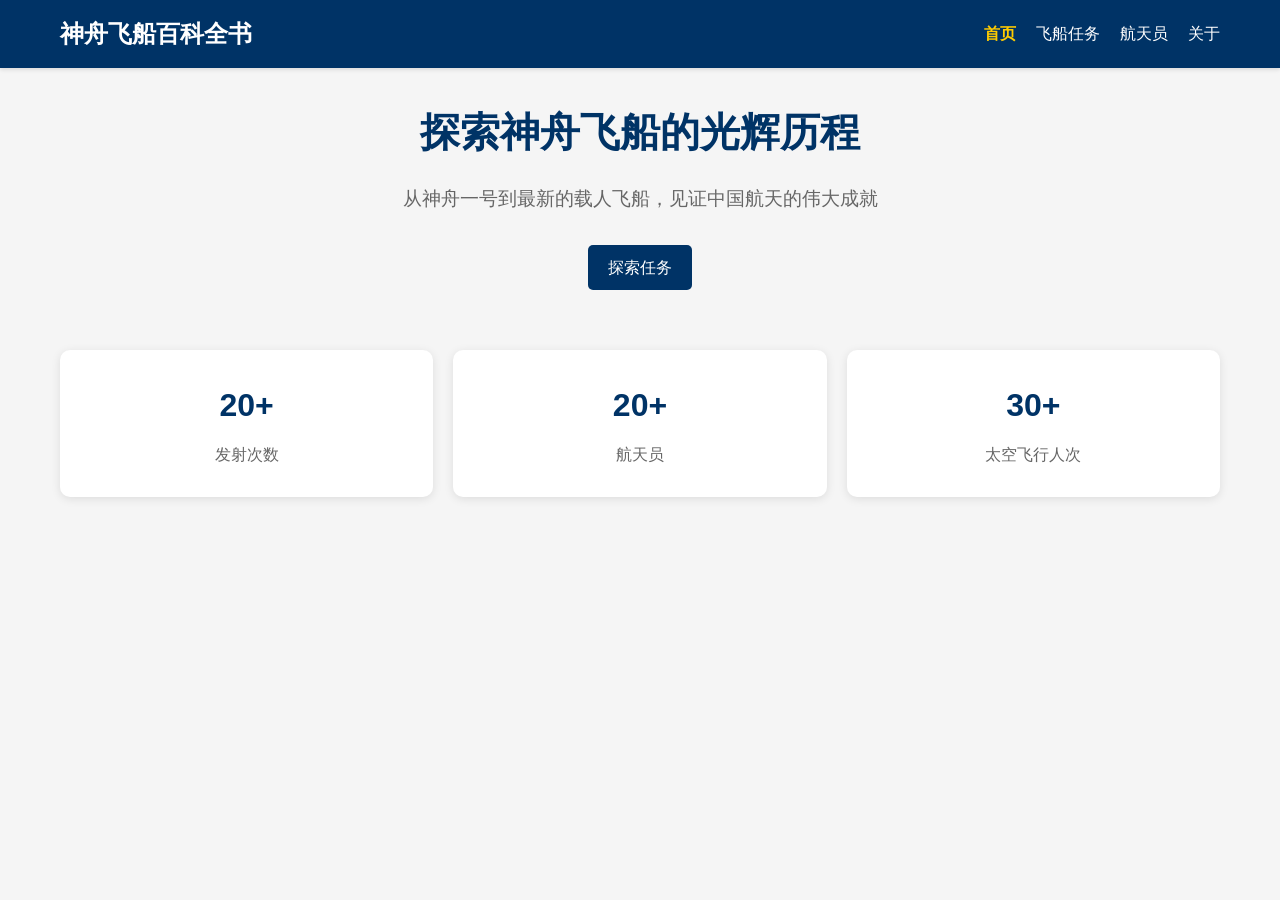
==== index.html @ c7e249ee "Rename indexindex.html to index.html" ====
<!DOCTYPE html>
<html lang="zh-CN">
<head>
    <meta charset="UTF-8">
    <meta name="viewport" content="width=device-width, initial-scale=1.0">
    <title>神舟飞船百科全书</title>
    <link rel="stylesheet" href="style.css">
</head>
<body>
    <!-- 导航栏 -->
    <nav class="navbar">
        <div class="container">
            <h1 class="logo">神舟飞船百科全书</h1>
            <ul class="nav-links">
                <li><a href="#home" class="nav-link active">首页</a></li>
                <li><a href="#missions" class="nav-link">飞船任务</a></li>
                <li><a href="#astronauts" class="nav-link">航天员</a></li>
                <li><a href="#about" class="nav-link">关于</a></li>
            </ul>
        </div>
    </nav>

    <!-- 首页 -->
    <section id="home" class="section active">
        <div class="container">
            <div class="hero">
                <h2>探索神舟飞船的光辉历程</h2>
                <p>从神舟一号到最新的载人飞船，见证中国航天的伟大成就</p>
                <a href="#missions" class="btn">探索任务</a>
            </div>
            <div class="stats">
                <div class="stat-item">
                    <h3>20+</h3>
                    <p>发射次数</p>
                </div>
                <div class="stat-item">
                    <h3>20+</h3>
                    <p>航天员</p>
                </div>
                <div class="stat-item">
                    <h3>30+</h3>
                    <p>太空飞行人次</p>
                </div>
            </div>
        </div>
    </section>

    <!-- 飞船任务 -->
    <section id="missions" class="section">
        <div class="container">
            <h2>神舟飞船任务</h2>
            <div class="filter-buttons">
                <button class="filter-btn active" data-filter="all">全部</button>
                <button class="filter-btn" data-filter="manned">载人任务</button>
                <button class="filter-btn" data-filter="unmanned">无人任务</button>
            </div>
            <div class="missions-grid">
                <!-- 神舟一号 -->
                <div class="mission-card" data-category="unmanned">
                    <div class="mission-header">
                        <h3>神舟一号</h3>
                        <span class="mission-type unmanned">无人任务</span>
                    </div>
                    <div class="mission-content">
                        <p class="mission-date">1999年11月20日</p>
                        <p class="mission-desc">中国载人航天工程的首次飞行，考核了运载火箭性能和可靠性，验证了飞船关键技术和系统设计的正确性。</p>
                        <button class="detail-btn" data-id="shenzhou1">查看详情</button>
                    </div>
                </div>
                
                <!-- 神舟二号 -->
                <div class="mission-card" data-category="unmanned">
                    <div class="mission-header">
                        <h3>神舟二号</h3>
                        <span class="mission-type unmanned">无人任务</span>
                    </div>
                    <div class="mission-content">
                        <p class="mission-date">2001年1月10日</p>
                        <p class="mission-desc">我国第一艘正样无人飞船，飞船技术状态与载人飞船基本一致。</p>
                        <button class="detail-btn" data-id="shenzhou2">查看详情</button>
                    </div>
                </div>
                
                <!-- 神舟三号 -->
                <div class="mission-card" data-category="unmanned">
                    <div class="mission-header">
                        <h3>神舟三号</h3>
                        <span class="mission-type unmanned">无人任务</span>
                    </div>
                    <div class="mission-content">
                        <p class="mission-date">2002年3月25日</p>
                        <p class="mission-desc">搭载了人体代谢模拟装置、拟人生理信号设备以及形体假人，能够定量模拟航天员呼吸和血液循环的重要生理活动参数。</p>
                        <button class="detail-btn" data-id="shenzhou3">查看详情</button>
                    </div>
                </div>
                
                <!-- 神舟四号 -->
                <div class="mission-card" data-category="unmanned">
                    <div class="mission-header">
                        <h3>神舟四号</h3>
                        <span class="mission-type unmanned">无人任务</span>
                    </div>
                    <div class="mission-content">
                        <p class="mission-date">2002年12月30日</p>
                        <p class="mission-desc">突破了我国低温发射的历史纪录，技术状态与载人飞船完全一致。</p>
                        <button class="detail-btn" data-id="shenzhou4">查看详情</button>
                    </div>
                </div>
                
                <!-- 神舟五号 -->
                <div class="mission-card" data-category="manned">
                    <div class="mission-header">
                        <h3>神舟五号</h3>
                        <span class="mission-type manned">载人任务</span>
                    </div>
                    <div class="mission-content">
                        <p class="mission-date">2003年10月15日</p>
                        <p class="mission-desc">我国首飞航天员杨利伟搭乘神舟五号飞船在轨飞行14圈，历时21小时23分后安全返回。</p>
                        <button class="detail-btn" data-id="shenzhou5">查看详情</button>
                    </div>
                </div>
                
                <!-- 神舟六号 -->
                <div class="mission-card" data-category="manned">
                    <div class="mission-header">
                        <h3>神舟六号</h3>
                        <span class="mission-type manned">载人任务</span>
                    </div>
                    <div class="mission-content">
                        <p class="mission-date">2005年10月12日</p>
                        <p class="mission-desc">航天员费俊龙、聂海胜搭乘神舟六号飞船进入太空，实现了多人多天飞行试验。</p>
                        <button class="detail-btn" data-id="shenzhou6">查看详情</button>
                    </div>
                </div>
                
                <!-- 神舟七号 -->
                <div class="mission-card" data-category="manned">
                    <div class="mission-header">
                        <h3>神舟七号</h3>
                        <span class="mission-type manned">载人任务</span>
                    </div>
                    <div class="mission-content">
                        <p class="mission-date">2008年9月25日</p>
                        <p class="mission-desc">航天员翟志刚、刘伯明、景海鹏搭乘神舟七号飞船进入太空，翟志刚成功实施首次空间出舱活动。</p>
                        <button class="detail-btn" data-id="shenzhou7">查看详情</button>
                    </div>
                </div>
                
                <!-- 神舟八号 -->
                <div class="mission-card" data-category="unmanned">
                    <div class="mission-header">
                        <h3>神舟八号</h3>
                        <span class="mission-type unmanned">无人任务</span>
                    </div>
                    <div class="mission-content">
                        <p class="mission-date">2011年11月1日</p>
                        <p class="mission-desc">与天宫一号进行了两次空间无人自动交会对接，突破和掌握了自动交会对接技术。</p>
                        <button class="detail-btn" data-id="shenzhou8">查看详情</button>
                    </div>
                </div>
                
                <!-- 神舟九号 -->
                <div class="mission-card" data-category="manned">
                    <div class="mission-header">
                        <h3>神舟九号</h3>
                        <span class="mission-type manned">载人任务</span>
                    </div>
                    <div class="mission-content">
                        <p class="mission-date">2012年6月16日</p>
                        <p class="mission-desc">航天员景海鹏、刘旺、刘洋搭乘神舟九号飞船进入太空，与天宫一号实现自动交会对接，刘洋成为我国首飞女航天员。</p>
                        <button class="detail-btn" data-id="shenzhou9">查看详情</button>
                    </div>
                </div>
                
                <!-- 神舟十号 -->
                <div class="mission-card" data-category="manned">
                    <div class="mission-header">
                        <h3>神舟十号</h3>
                        <span class="mission-type manned">载人任务</span>
                    </div>
                    <div class="mission-content">
                        <p class="mission-date">2013年6月11日</p>
                        <p class="mission-desc">航天员聂海胜、张晓光、王亚平搭乘神舟十号飞船进入太空，成功开展我国首次太空授课任务。</p>
                        <button class="detail-btn" data-id="shenzhou10">查看详情</button>
                    </div>
                </div>
                
                <!-- 神舟十一号 -->
                <div class="mission-card" data-category="manned">
                    <div class="mission-header">
                        <h3>神舟十一号</h3>
                        <span class="mission-type manned">载人任务</span>
                    </div>
                    <div class="mission-content">
                        <p class="mission-date">2016年10月17日</p>
                        <p class="mission-desc">航天员景海鹏、陈冬入驻天宫二号空间实验室，进行了为期30天的太空驻留生活。</p>
                        <button class="detail-btn" data-id="shenzhou11">查看详情</button>
                    </div>
                </div>
                
                <!-- 神舟十二号 -->
                <div class="mission-card" data-category="manned">
                    <div class="mission-header">
                        <h3>神舟十二号</h3>
                        <span class="mission-type manned">载人任务</span>
                    </div>
                    <div class="mission-content">
                        <p class="mission-date">2021年6月17日</p>
                        <p class="mission-desc">航天员聂海胜、刘伯明、汤洪波在空间站进行了为期3个月的驻留，完成了2次出舱活动。</p>
                        <button class="detail-btn" data-id="shenzhou12">查看详情</button>
                    </div>
                </div>
                
                <!-- 神舟十三号 -->
                <div class="mission-card" data-category="manned">
                    <div class="mission-header">
                        <h3>神舟十三号</h3>
                        <span class="mission-type manned">载人任务</span>
                    </div>
                    <div class="mission-content">
                        <p class="mission-date">2021年10月16日</p>
                        <p class="mission-desc">航天员翟志刚、王亚平、叶光富在空间站进行了为期6个月的驻留，创造了中国航天员连续在轨飞行时长新纪录。</p>
                        <button class="detail-btn" data-id="shenzhou13">查看详情</button>
                    </div>
                </div>
                
                <!-- 神舟十四号 -->
                <div class="mission-card" data-category="manned">
                    <div class="mission-header">
                        <h3>神舟十四号</h3>
                        <span class="mission-type manned">载人任务</span>
                    </div>
                    <div class="mission-content">
                        <p class="mission-date">2022年6月5日</p>
                        <p class="mission-desc">航天员陈冬、刘洋、蔡旭哲在空间站进行为期6个月的驻留任务，完成了中国空间站T字基本构型在轨组装建造。</p>
                        <button class="detail-btn" data-id="shenzhou14">查看详情</button>
                    </div>
                </div>
                
                <!-- 神舟十五号 -->
                <div class="mission-card" data-category="manned">
                    <div class="mission-header">
                        <h3>神舟十五号</h3>
                        <span class="mission-type manned">载人任务</span>
                    </div>
                    <div class="mission-content">
                        <p class="mission-date">2022年11月29日</p>
                        <p class="mission-desc">航天员费俊龙、邓清明、张陆入驻中国空间站，与神舟十四号乘组完成首次太空会师，见证了中国空间站全面建成的历史时刻。</p>
                        <button class="detail-btn" data-id="shenzhou15">查看详情</button>
                    </div>
                </div>
                
                <!-- 神舟十六号 -->
                <div class="mission-card" data-category="manned">
                    <div class="mission-header">
                        <h3>神舟十六号</h3>
                        <span class="mission-type manned">载人任务</span>
                    </div>
                    <div class="mission-content">
                        <p class="mission-date">2023年5月30日</p>
                        <p class="mission-desc">航天员景海鹏、朱杨柱、桂海潮入驻空间站，朱杨柱成为我国首位航天飞行工程师，桂海潮成为首位载荷专家。</p>
                        <button class="detail-btn" data-id="shenzhou16">查看详情</button>
                    </div>
                </div>
            </div>
        </div>
    </section>

    <!-- 航天员 -->
    <section id="astronauts" class="section">
        <div class="container">
            <h2>航天员</h2>
            <div class="astronauts-grid">
                <!-- 杨利伟 -->
                <div class="astronaut-card">
                    <h3>杨利伟</h3>
                    <p>神舟五号航天员，中国首位进入太空的航天员</p>
                </div>
                
                <!-- 费俊龙 -->
                <div class="astronaut-card">
                    <h3>费俊龙</h3>
                    <p>神舟六号、神舟十五号航天员</p>
                </div>
                
                <!-- 聂海胜 -->
                <div class="astronaut-card">
                    <h3>聂海胜</h3>
                    <p>神舟六号、神舟十号、神舟十二号航天员</p>
                </div>
                
                <!-- 翟志刚 -->
                <div class="astronaut-card">
                    <h3>翟志刚</h3>
                    <p>神舟七号、神舟十三号航天员，中国首位出舱活动的航天员</p>
                </div>
                
                <!-- 刘伯明 -->
                <div class="astronaut-card">
                    <h3>刘伯明</h3>
                    <p>神舟七号、神舟十二号航天员</p>
                </div>
                
                <!-- 景海鹏 -->
                <div class="astronaut-card">
                    <h3>景海鹏</h3>
                    <p>神舟七号、神舟九号、神舟十一号、神舟十六号航天员</p>
                </div>
                
                <!-- 刘旺 -->
                <div class="astronaut-card">
                    <h3>刘旺</h3>
                    <p>神舟九号航天员，首位进行手控交会对接的航天员</p>
                </div>
                
                <!-- 刘洋 -->
                <div class="astronaut-card">
                    <h3>刘洋</h3>
                    <p>神舟九号、神舟十四号航天员，中国首位女航天员</p>
                </div>
                
                <!-- 张晓光 -->
                <div class="astronaut-card">
                    <h3>张晓光</h3>
                    <p>神舟十号航天员</p>
                </div>
                
                <!-- 王亚平 -->
                <div class="astronaut-card">
                    <h3>王亚平</h3>
                    <p>神舟十号、神舟十三号航天员，首位太空教师</p>
                </div>
                
                <!-- 陈冬 -->
                <div class="astronaut-card">
                    <h3>陈冬</h3>
                    <p>神舟十一号、神舟十四号航天员</p>
                </div>
                
                <!-- 汤洪波 -->
                <div class="astronaut-card">
                    <h3>汤洪波</h3>
                    <p>神舟十二号航天员</p>
                </div>
                
                <!-- 叶光富 -->
                <div class="astronaut-card">
                    <h3>叶光富</h3>
                    <p>神舟十三号航天员</p>
                </div>
                
                <!-- 蔡旭哲 -->
                <div class="astronaut-card">
                    <h3>蔡旭哲</h3>
                    <p>神舟十四号航天员</p>
                </div>
                
                <!-- 邓清明 -->
                <div class="astronaut-card">
                    <h3>邓清明</h3>
                    <p>神舟十五号航天员</p>
                </div>
                
                <!-- 张陆 -->
                <div class="astronaut-card">
                    <h3>张陆</h3>
                    <p>神舟十五号航天员</p>
                </div>
                
                <!-- 朱杨柱 -->
                <div class="astronaut-card">
                    <h3>朱杨柱</h3>
                    <p>神舟十六号航天员，中国首位航天飞行工程师</p>
                </div>
                
                <!-- 桂海潮 -->
                <div class="astronaut-card">
                    <h3>桂海潮</h3>
                    <p>神舟十六号航天员，中国首位载荷专家</p>
                </div>
            </div>
        </div>
    </section>

    <!-- 关于 -->
    <section id="about" class="section">
        <div class="container">
            <h2>关于神舟飞船</h2>
            <div class="about-content">
                <p>神舟飞船是中国自行研制的用于天地往返运输人员和物资的载人航天器。飞船可一船多用，既可留轨观测又可作为交会对接飞行器，满足天地往返的需求。</p>
                <p>飞船由轨道舱、返回舱、推进舱和附加段组成。轨道舱是航天员生活和工作的地方。返回舱是飞船的指挥控制中心，航天员乘坐其上天和返回地面。推进舱也称动力舱，为飞船在轨飞行和返回地面提供能源和动力。</p>
                <p>从1999年11月20日神舟一号发射成功，到2023年5月30日神舟十六号发射成功，中国载人航天工程取得了举世瞩目的成就，实现了从无人飞行到载人飞行、从一人一天到多人多天、从舱内实验到出舱活动、从单船飞行到组合体稳定运行的重大跨越。</p>
            </div>
        </div>
    </section>

    <!-- 详情模态框 -->
    <div class="modal" id="missionModal">
        <div class="modal-content">
            <span class="close-btn">&times;</span>
            <div class="modal-body" id="modalBody">
                <!-- 详情内容将通过JavaScript动态填充 -->
            </div>
        </div>
    </div>

    <script src="script.js"></script>
</body>
</html>
---- style.css ----
/* 全局样式 */
* {
    margin: 0;
    padding: 0;
    box-sizing: border-box;
}

body {
    font-family: 'Arial', sans-serif;
    line-height: 1.6;
    color: #333;
    background-color: #f5f5f5;
}

.container {
    max-width: 1200px;
    margin: 0 auto;
    padding: 0 20px;
}

/* 导航栏 */
.navbar {
    background-color: #003366;
    color: white;
    padding: 15px 0;
    position: fixed;
    width: 100%;
    top: 0;
    z-index: 1000;
    box-shadow: 0 2px 4px rgba(0,0,0,0.1);
}

.logo {
    font-size: 1.5rem;
    font-weight: bold;
}

.nav-links {
    list-style: none;
    display: flex;
    gap: 20px;
}

.navbar .container {
    display: flex;
    justify-content: space-between;
    align-items: center;
}

.nav-link {
    color: white;
    text-decoration: none;
    font-size: 1rem;
    transition: color 0.3s ease;
}

.nav-link:hover {
    color: #ffcc00;
}

.nav-link.active {
    color: #ffcc00;
    font-weight: bold;
}

/* 章节样式 */
.section {
    padding: 100px 0;
    display: none;
}

.section.active {
    display: block;
}

/* 首页 */
.hero {
    text-align: center;
    margin-bottom: 60px;
}

.hero h2 {
    font-size: 2.5rem;
    margin-bottom: 20px;
    color: #003366;
}

.hero p {
    font-size: 1.2rem;
    margin-bottom: 30px;
    color: #666;
}

.btn {
    display: inline-block;
    background-color: #003366;
    color: white;
    padding: 10px 20px;
    border-radius: 5px;
    text-decoration: none;
    font-size: 1rem;
    transition: background-color 0.3s ease;
}

.btn:hover {
    background-color: #004080;
}

.stats {
    display: flex;
    justify-content: space-around;
    flex-wrap: wrap;
    gap: 20px;
}

.stat-item {
    text-align: center;
    background-color: white;
    padding: 30px;
    border-radius: 10px;
    box-shadow: 0 2px 10px rgba(0,0,0,0.1);
    flex: 1;
    min-width: 200px;
}

.stat-item h3 {
    font-size: 2rem;
    color: #003366;
    margin-bottom: 10px;
}

.stat-item p {
    color: #666;
}

/* 飞船任务 */
.filter-buttons {
    display: flex;
    gap: 10px;
    margin-bottom: 30px;
    flex-wrap: wrap;
}

.filter-btn {
    background-color: white;
    border: 1px solid #ddd;
    padding: 10px 20px;
    border-radius: 5px;
    cursor: pointer;
    transition: all 0.3s ease;
}

.filter-btn:hover {
    background-color: #f0f0f0;
}

.filter-btn.active {
    background-color: #003366;
    color: white;
    border-color: #003366;
}

.missions-grid {
    display: grid;
    grid-template-columns: repeat(auto-fill, minmax(300px, 1fr));
    gap: 20px;
}

.mission-card {
    background-color: white;
    border-radius: 10px;
    box-shadow: 0 2px 10px rgba(0,0,0,0.1);
    overflow: hidden;
    transition: transform 0.3s ease, box-shadow 0.3s ease;
}

.mission-card:hover {
    transform: translateY(-5px);
    box-shadow: 0 5px 20px rgba(0,0,0,0.15);
}

.mission-header {
    background-color: #003366;
    color: white;
    padding: 15px;
    display: flex;
    justify-content: space-between;
    align-items: center;
}

.mission-type {
    padding: 5px 10px;
    border-radius: 15px;
    font-size: 0.8rem;
    font-weight: bold;
}

.mission-type.manned {
    background-color: #28a745;
}

.mission-type.unmanned {
    background-color: #6c757d;
}

.mission-content {
    padding: 15px;
}

.mission-date {
    font-weight: bold;
    margin-bottom: 10px;
    color: #003366;
}

.mission-desc {
    margin-bottom: 20px;
    color: #666;
}

.detail-btn {
    background-color: #003366;
    color: white;
    border: none;
    padding: 10px 15px;
    border-radius: 5px;
    cursor: pointer;
    transition: background-color 0.3s ease;
}

.detail-btn:hover {
    background-color: #004080;
}

/* 航天员 */
.astronauts-grid {
    display: grid;
    grid-template-columns: repeat(auto-fill, minmax(250px, 1fr));
    gap: 20px;
}

.astronaut-card {
    background-color: white;
    padding: 20px;
    border-radius: 10px;
    box-shadow: 0 2px 10px rgba(0,0,0,0.1);
    text-align: center;
    transition: transform 0.3s ease, box-shadow 0.3s ease;
}

.astronaut-card:hover {
    transform: translateY(-5px);
    box-shadow: 0 5px 20px rgba(0,0,0,0.15);
}

.astronaut-card h3 {
    color: #003366;
    margin-bottom: 10px;
}

.astronaut-card p {
    color: #666;
    font-size: 0.9rem;
}

/* 关于 */
.about-content {
    background-color: white;
    padding: 30px;
    border-radius: 10px;
    box-shadow: 0 2px 10px rgba(0,0,0,0.1);
}

.about-content p {
    margin-bottom: 20px;
    line-height: 1.8;
}

/* 模态框 */
.modal {
    display: none;
    position: fixed;
    z-index: 2000;
    left: 0;
    top: 0;
    width: 100%;
    height: 100%;
    overflow: auto;
    background-color: rgba(0,0,0,0.4);
}

.modal-content {
    background-color: white;
    margin: 10% auto;
    padding: 20px;
    border: 1px solid #888;
    width: 80%;
    max-width: 600px;
    border-radius: 10px;
    position: relative;
}

.close-btn {
    color: #aaa;
    float: right;
    font-size: 28px;
    font-weight: bold;
    cursor: pointer;
}

.close-btn:hover {
    color: black;
}

.modal-body {
    margin-top: 20px;
}

.modal-body h3 {
    color: #003366;
    margin-bottom: 15px;
}

.modal-body p {
    margin-bottom: 10px;
    line-height: 1.6;
}

/* 响应式设计 */
@media (max-width: 768px) {
    .navbar .container {
        flex-direction: column;
        gap: 10px;
    }
    
    .nav-links {
        flex-wrap: wrap;
        justify-content: center;
    }
    
    .hero h2 {
        font-size: 2rem;
    }
    
    .mission-card, .astronaut-card {
        margin-bottom: 20px;
    }
    
    .modal-content {
        width: 90%;
        margin: 20% auto;
    }
}

@media (max-width: 480px) {
    .hero h2 {
        font-size: 1.5rem;
    }
    
    .stat-item {
        min-width: 150px;
        padding: 20px;
    }
    
    .stat-item h3 {
        font-size: 1.5rem;
    }
    
    .missions-grid, .astronauts-grid {
        grid-template-columns: 1fr;
    }
}
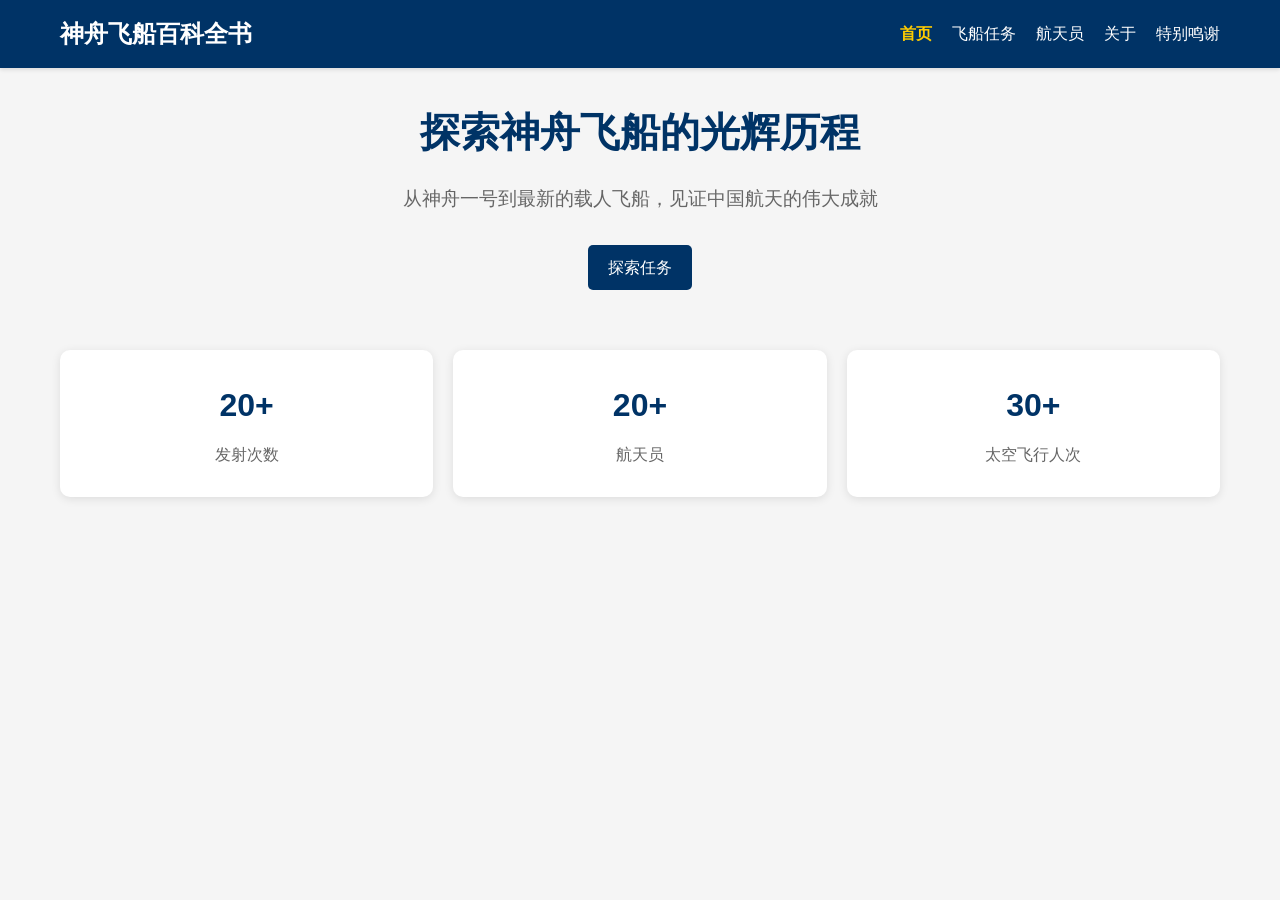
==== commit 593d2cba: "Rename shenzhou百科.html to index.html" ====
--- a/index.html
+++ b/index.html
@@ -16,6 +16,7 @@
                 <li><a href="#missions" class="nav-link">飞船任务</a></li>
                 <li><a href="#astronauts" class="nav-link">航天员</a></li>
                 <li><a href="#about" class="nav-link">关于</a></li>
+                <li><a href="#thanks" class="nav-link">特别鸣谢</a></li>
             </ul>
         </div>
     </nav>
@@ -390,6 +391,16 @@
                 <p>神舟飞船是中国自行研制的用于天地往返运输人员和物资的载人航天器。飞船可一船多用，既可留轨观测又可作为交会对接飞行器，满足天地往返的需求。</p>
                 <p>飞船由轨道舱、返回舱、推进舱和附加段组成。轨道舱是航天员生活和工作的地方。返回舱是飞船的指挥控制中心，航天员乘坐其上天和返回地面。推进舱也称动力舱，为飞船在轨飞行和返回地面提供能源和动力。</p>
                 <p>从1999年11月20日神舟一号发射成功，到2023年5月30日神舟十六号发射成功，中国载人航天工程取得了举世瞩目的成就，实现了从无人飞行到载人飞行、从一人一天到多人多天、从舱内实验到出舱活动、从单船飞行到组合体稳定运行的重大跨越。</p>
+            </div>
+        </div>
+    </section>
+
+    <!-- 特别鸣谢 -->
+    <section id="thanks" class="section">
+        <div class="container">
+            <h2>特别鸣谢</h2>
+            <div class="about-content">
+                <p>感谢李博文，她天才的创意造就了这个网站。</p>
             </div>
         </div>
     </section>
